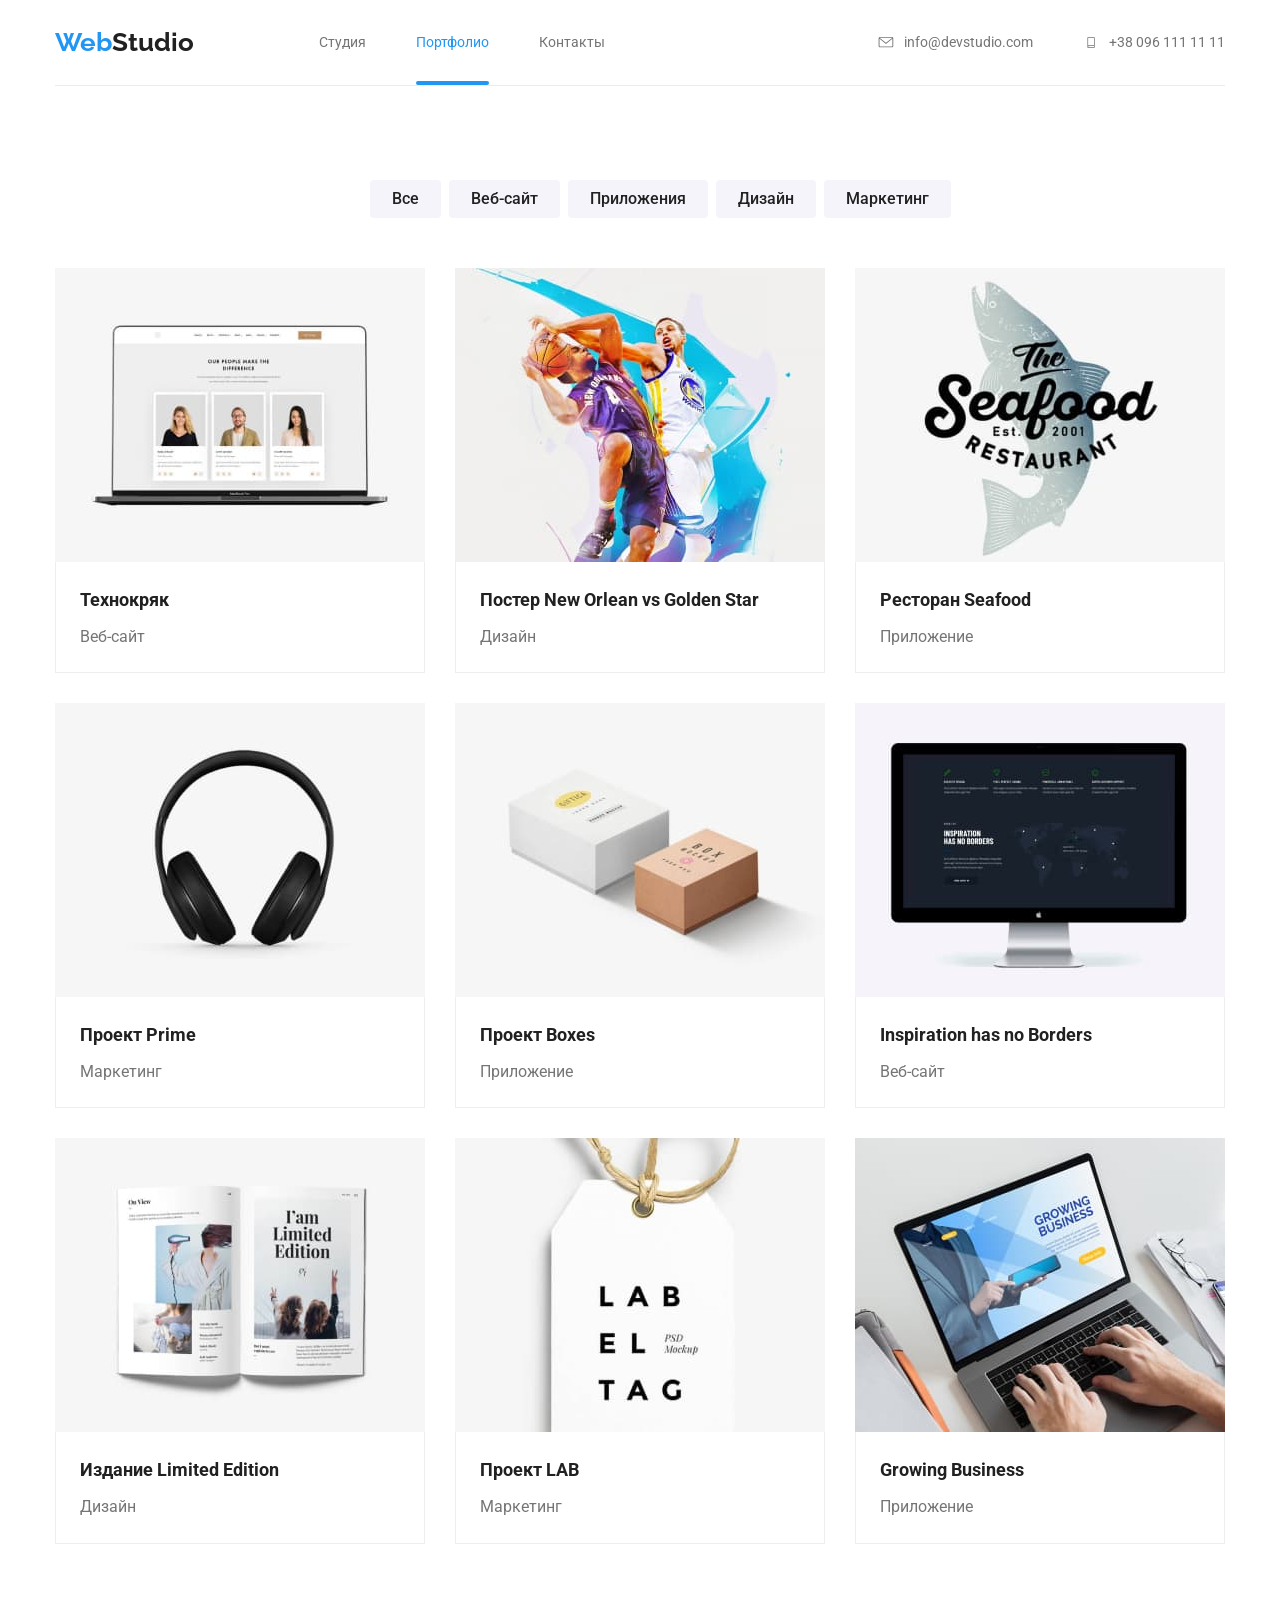
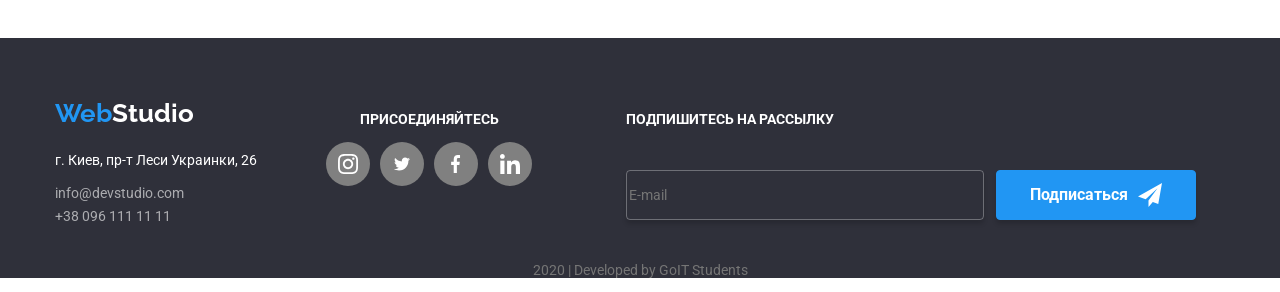
==== portfolio.html @ fdffeb25 "Форма в футере Добавляет форму в футере" ====
<!DOCTYPE html>
<html lang="en">
<head>
<meta charset="UTF-8">
<title>Portfolio</title>

<link href="https://fonts.googleapis.com/css2?family=Raleway:wght@700&family=Roboto:wght@400;700&display=swap" rel="stylesheet">

<link rel="stylesheet" type="text/css" href="./css/normalize.css">

<link rel="stylesheet" type="text/css" href="./css/styles.css">

</head>
<body>
 <header>
      <div class="container">
         <nav class="main-nav">
              <a href="#" class="logo-navigac"><span>Web</span>Studio</a>
              <ul class="site-nav">
              <li class="item"><a href="./index.html" class="navigac">Студия</a></li>
              <li class="item"><a href="#" class="navigac current">Портфолио</a></li>
              <li class="item"><a href="#" class="navigac">Контакты</a></li>
              </ul>
         
              <ul class="adres-nav">
                <li class="adres-item"><a href ="mailto:info@devstudio.com" class="contact">
                    <svg width="16px" height="11px" class="icon-mail">
                  <use href="./images/symbol-defs.svg#envelope"></use>
              </svg>
                    info@devstudio.com</a></li>
                <li class="adres-item"><a href="tel:+380961111111" class="contact">
                    <svg width="16px" height="11px" class="icon-mail">
                  <use href="./images/symbol-defs.svg#smartphone"></use>
              </svg>+38 096 111 11 11</a></li>
                </ul>
          </nav>
      </div>  
 </header> 
 <main>
    <div class="container">
      <section>
        <h1 class="title-galeri">примеры работ</h1>
        <ul class="vse-knopki">
            <li class="list-vse"><a href="#" class="button">Все</a></li>
            <li class="list-vse"><a href="#" class="button">Веб-сайт</a></li>
            <li class="list-vse"><a href="#" class="button">Приложения</a></li>
             <li class="list-vse"><a href="#" class="button">Дизайн</a></li>
             <li class="list-vse"><a href="#" class="button">Маркетинг</a></li>
        </ul>
   </section>
 

   <section>  
           <ul class="galeri">
              <li class="galeri-list">
              <a href="#" class="galeri-link">
              <div class="image-container">
                <img src="images/text.jpg" alt="text"/>
                <p class="text-box">Технокряк это современная площадка 
                  распространения коронавируса. Компании 
                  используют эту платформу для цифрового 
                  шпионажа и атак на защищённые сервера конкурентов.</p>
              </div>
                   <div class="cart-content">
                   <p class="title-box"><strong>Технокряк</strong></p>
                   <h2 class="subtitle text-stile">Веб-сайт</h2>
                  </div>
              </a>
              </li>
         
        <li class="galeri-list">
         <a href="#" class="galeri-link">
           <div class="image-container">
            <img src="images/poster.jpg" alt="poster"/>
            <p class="text-box">Технокряк это современная площадка 
             распространения коронавируса. Компании 
             используют эту платформу для цифрового 
             шпионажа и атак на защищённые сервера конкурентов.</p>
           </div>
           <div class="cart-content">
            <p class="title-box"><strong>Постер New Orlean vs Golden Star</strong></p>
            <h2 class="subtitle text-stile">Дизайн</h2>
           </div>
            
         </a>
       </li>

        <li class="galeri-list">
          <a href="#" class="galeri-link">
           <div class="image-container">
            <img src="images/restoran.jpg" alt="rest"/>
            <p class="text-box">Технокряк это современная площадка 
             распространения коронавируса. Компании 
             используют эту платформу для цифрового 
             шпионажа и атак на защищённые сервера конкурентов.</p>
           </div>
          <div class="cart-content">
            <p class="title-box"><strong>Ресторан Seafood</strong></p>
          <h3 class="subtitle text-stile">Приложение</h3>
          </div> 
          </a>
       </li>
        
       <li class="galeri-list">
        <a  href="#" class="galeri-link">
          <div class="image-container">
            <img src="images/garnitura.jpg" alt="garnitura"/>
          <p class="text-box">Технокряк это современная площадка 
            распространения коронавируса. Компании 
            используют эту платформу для цифрового 
            шпионажа и атак на защищённые сервера конкурентов.</p>
          </div>
             <div class="cart-content">
               <p class="title-box"><strong>Проект Prime</strong></p>
             <h3 class="subtitle text-stile">Маркетинг</h3>
             </div>
        </a>
        
       </li>
         <li class="galeri-list">
           <a href="#" class="galeri-link">
             <div class="image-container">
              <img src="images/korob.jpg" alt="boxes"/>
              <p class="text-box">Технокряк это современная площадка 
                распространения коронавируса. Компании 
                используют эту платформу для цифрового 
                шпионажа и атак на защищённые сервера конкурентов.</p>
             </div>
           <div class="cart-content">
            <p class="title-box"><strong>Проект Boxes</strong></p>
            <p class="subtitle text-stile">Приложение</p>
           </div>
           </a>
         </li>
         <li class="galeri-list">
           <a href="" class="galeri-link">
            <div class="image-container">
              <img src="images/dizain.jpg" alt="monitor"/>
              <p class="text-box">Технокряк это современная площадка 
                распространения коронавируса. Компании 
                используют эту платформу для цифрового 
                шпионажа и атак на защищённые сервера конкурентов.</p>
            </div>
            <div class="cart-content">
              <p class="title-box"><strong>Inspiration has no Borders</strong></p>
            <p class="subtitle text-stile">Веб-сайт</p>
              </div>
              </a>
         </li>
      
         <li class="galeri-list">
            <a href="#" class="galeri-link">
             <div class="image-container">
              <img src="images/book.jpg" alt="book"/>
              <p class="text-box">Технокряк это современная площадка 
               распространения коронавируса. Компании 
               используют эту платформу для цифрового 
               шпионажа и атак на защищённые сервера конкурентов.</p>
             </div>
             <div class="cart-content">
              <p class="title-box"><strong>Издание Limited Edition</strong></p>
              <p class="subtitle text-stile">Дизайн</p>
             </div>
            </a>
         </li>

         <li class="galeri-list">
             <a href="#" class="galeri-link">
              <div class="image-container">
                <img src="images/lab.jpg" alt="lab"/>
                <p class="text-box">Технокряк это современная площадка 
                  распространения коронавируса. Компании 
                  используют эту платформу для цифрового 
                  шпионажа и атак на защищённые сервера конкурентов.</p>
              </div>
             <div class="cart-content">
              <p class="title-box"><strong>Проект LAB</strong></p>
              <p class="subtitle text-stile">Маркетинг</p>
             </div>
             </a>
         </li>

         <li class="galeri-list">
             <a href="#" class="galeri-link">
               <div class="image-container">
                <img src="images/destop.jpg" alt="komp"/>
                <p class="text-box">Технокряк это современная площадка 
                  распространения коронавируса. Компании 
                  используют эту платформу для цифрового 
                  шпионажа и атак на защищённые сервера конкурентов.</p>
               </div>
             <div class="cart-content">
              <p class="title-box"><strong>Growing Business</strong></p>
              <p class="subtitle text-stile">Приложение</p>
             </div>
             </a>
         </li>
       </ul>
 </section> 
</div>    
</main>
   
      
    
<footer>

  <div class="container">

  <div class="container-foter">
      <div>
             <a href="#" class="logo-footer"><span>Web</span>Studio</a>
      <address>
              <p class="podval">г. Киев, пр-т Леси Украинки, 26</p>
          <ul class="link-footer">
              <li><a href ="mailto:info@devstudio.com" class="adres-footer">info@devstudio.com</a>
              </li>    
              <li><a href="tel:+380961111111" class="adres-footer" >+38 096 111 11 11</a>
             </li>
          </ul>
      </address>
      </div>
          
      <div class="prisoedinenie">
          <p class="zaglawn">присоединяйтесь</p>
          <ul class="seti-footer">
              <li class="soc-seti"><a href="#" aria-label="instagram" class="link-seti">
                  <svg width="20px" height="20px" class="footer-seti">
                      <use href="./images/symbol-defs.svg#instagram"></use>
                  </svg>
              </a></li>
              <li class="soc-seti"><a href="#" aria-label="Twitter" class="link-seti"><svg width="20px" height="16px" class="footer-seti">
                  <use href="./images/symbol-defs.svg#twitter"></use>
              </svg></a></li>
              <li class="soc-seti"><a href="#" aria-label="Facebook" class="link-seti">
                  <svg width="10px" height="20px" class="footer-seti">
                      <use href="./images/symbol-defs.svg#facebook"></use>
                  </svg>
              </a></li>
              <li class="soc-seti"><a href="#" aria-label="linkedin" class="link-seti">
                  <svg width="20px" height="20px" class="footer-seti">
                      <use href="./images/symbol-defs.svg#linkedin"></use>
                  </svg>
              </a></li>
            </ul>
      </div> 
      
      <div class="subscription">
        <p class="zaglawn">подпишитесь на рассылку</p>
        <p>
            <form class="footer-form">
                <input type="email" name="mail" id="mail" autocomplete="on" placeholder="E-mail" class="imput-mail">
                <button type="submit" class="button-form">Подписаться
                    <svg width="24px" height="24px" class="icon-form">
                        <use href="./images/symbol-defs.svg#icon-send"></use>
                    </svg>
                </button>
                
            </form>
            </p>
    </div>   
      </div>
  </div>
        
          <p class="copirayt">2020 | Developed by GoIT Students</p>
  </footer>
</body>
</html>
---- css/styles.css ----
:root {
    --primary-text-color: #212121;
    --primery-fon: #FFFFFF;
    --stile-text-color: #757575;
    --color-fon-button: #F5F4FA;
     --button-text-activ:#FFFFFF;
    --activ-button-color: #2196F3;
    --activ-text-color:  #2196F3;
    --footer-fon-color: #2F303A;
    --footer-text-color: #FFFFFF;
    --logo-color: #2196F3;
    --section-komanda-color: #F5F4FA;
    --color-adress-footer: rgba(255, 255, 255, 0.6);
    --text-fon: rgba(47, 48, 58, 0.8);  
    --color-zagolovka: #FFFFFF;
    --color-border: #EEEEEE;}
html {box-sizing: border-box;}
*, *::before, *::after {box-sizing: inherit;}


body { color: var(--primary-text-color);
font-family: Roboto, sans-serif;
font-size: 14px;
background-color: var(--primery-fon);
}


li {list-style: none;
    margin-left: 0;}

/*navigac*/

.navigac:hover, .navigac:focus,
.contact:hover, .contact:focus
{color: var(--activ-text-color);
fill: var(--activ-text-color)
     }

.site-nav .current {color: var(--activ-text-color);}  
  


.contact {display: flex;
    align-items: center;
    color: var(--stile-text-color);
    line-height: 1.14;
    fill: var(--stile-text-color);
    transition: fill 250ms cubic-bezier(0.4, 0, 0.2, 1),
    color 250ms cubic-bezier(0.4, 0, 0.2, 1);
           }
/*aktivnaya ssulka*/


.current:after {
   content: '';
position: absolute;
line-height: 80px;
bottom: 0;
left: 0;
width: 100%;
height: 4px;
background-color: var(--activ-text-color);
border-radius: 2px;}




.container {
    width: 1200px;
    margin-left: auto;
    margin-right: auto;
    padding-left: 15px;
    padding-right: 15px;
   }

/*ссылки навигации*/
.main-nav {display: flex;
align-items: center;
border-bottom: 1px solid #ECECEC;
}

img {display: block;}

span {color: var(--logo-color);}

/*nash logotip*/
.logo-navigac {font-family: Raleway, cursive;
    font-size: 26px;
    font-weight: bold;
    line-height: 1.19;
margin-right: 85px;}    


.site-nav {display: flex;
margin-top: 0;
margin-bottom: 0;
}


.site-nav .item + .item { margin-left: 50px;}

/* menu */ 
.navigac {
    position: relative;
    display: block;
    padding-top: 32px;
    padding-bottom: 32px;
    margin-top: 0;
    margin-bottom: 0;
    color: var(--stile-text-color);
line-height: 1.5;
transition: color 250ms cubic-bezier(0.4, 0, 0.2, 1);}

.adres-nav {display: flex;
margin-left: auto;
}

.adres-nav .adres-item + .adres-item {margin-left: 50px;}
.icon-mail {margin-right: 10px;}





.shapka {  max-width: 1600px;
    height: 600px;
    margin-left: auto; 
    margin-right: auto;
        text-align: center;
        background-image: linear-gradient(to right, rgba(47, 48, 58, 0.8), rgba(47, 48, 58, 0.8)), url(../images/Header.jpg);
        background-repeat: no-repeat;
        background-color: gray;
           }  



.baner {padding-top: 200px;
  margin-top: 0;
  margin-bottom: 0;
    font-size: 44px;
    line-height: 1.36;
    color: var(--button-text-activ);
    text-transform: uppercase;
   }   
 

     /*centralnaya knopka*/  
.btn-start {
display: inline-block;
background-color: var(--activ-button-color);
border-radius: 4px;
color: var(--footer-text-color);
padding: 10px 32px;
font-size: 16px;
font-weight: 700;
line-height: 1.9;
margin-top: 30px;
margin-bottom: 200px;}   


/* 4 preimyshestva */
.advantages {display: flex;
    padding-top: 94px;
    padding-left: 0;
justify-content: center;
margin: 0;}

.advantages .list-advantages + .list-advantages{ margin-left: 30px;}

.list-advantages {width: 270px; }

.fon-advantage {display: flex;
    height: 120px;
background-color: #F5F4FA;
align-items: center;
justify-content: center;}





.title-advantages {margin-top: 30px;
    margin-bottom: 0;
}

.zaglawn {
    font-weight: 700;
    text-transform: uppercase;
    line-height: 1.14;
          }

.text-pole {
            line-height: 1.7;
        color: var(--stile-text-color);
        margin-top: 10px;
        margin-bottom: 0;
         }          


/* fon 3 elementov na preimyshestvax*/
.rabota {text-align: center;}

.title-section   {
    margin-top: 94px;
    margin-bottom: 50px;

    font-size: 36px;
       display: inline-block;
    line-height: 1.7;
    }   

.works { display: flex; justify-content: center;
padding-left: 0;
margin-top: 0;
margin-bottom: 94px;}


.works .works-list + .works-list {margin-left: 30px;}

.works-list {
    width: 370px;
    position: relative;
}


.works-title {
    position: absolute;
    bottom: 0;
    color: var(--button-text-activ);
    background-color: var(--text-fon);
   padding-top: 27px;
padding-bottom: 27px;
width: 100%;
margin: 0;
text-transform: uppercase;
font-weight: 700;
line-height: 1.14;
font-size: 14px;
}

/* komanda 4 elementa*/

.komanda {background-color: var(--section-komanda-color);
 text-align: center; }

.partner {display: flex;
    justify-content: center;
  padding-bottom: 94px;
margin-top: 0;
margin-bottom: 0;
padding-left: 0;} 

.fon-partner {background-color: var(--primery-fon);
    box-shadow: 0px 2px 1px rgba(0, 0, 0, 0.2), 0px 1px 1px rgba(0, 0, 0, 0.14), 0px 1px 3px rgba(0, 0, 0, 0.12);
    border-radius: 0px 0px 4px 4px;} 

.partner .partner-list + .partner-list {
    margin-left: 30px;
}

.title-partner { display: inline-block;
    margin-top: 30px;
    margin-bottom: 0;
    
font-size: 16px;
line-height: 1.9;}

.social-links { margin-top: 10px;
    margin-bottom: 16px;
     line-height: 1.8; 
    color: var(--stile-text-color);}

.seti {display: flex;
     padding-left: 0;
     padding-bottom: 24px;
    justify-content: center;}
.seti .partner-seti + .partner-seti {margin-left: 10px;}

.fon-s {display: flex;
    height: 44px;
    width: 44px;
    background-color: inherit;
    background-size: 20px;
    background-repeat: no-repeat;
    background-position: center;
    border-radius: 50%;
   justify-content: center;
align-items: center;
fill: #AFB1B8;
transition: background-color 250ms cubic-bezier(0.4, 0, 0.2, 1),
fill 250ms cubic-bezier(0.4, 0, 0.2, 1);}

.fon-s:hover,
.fon-s:focus {background: var(--activ-button-color);
fill: #FFFFFF;}

/*.fon-s {fill: #AFB1B8;}*/


/* postoyannue klientu */

.klientu {text-align: center;}

.klientu-list {display: flex;
     margin-top: 0;
margin-bottom: 94px;
padding-left: 0;
justify-content: center;}

.klientu-list .klientu-items + .klientu-items {margin-left: 30px;}

.border-klientu {
    fill: #afb1b8;
    display: flex;
    width: 170px;
height: 90px;
border: 1px solid #AFB1B8;
border-radius: 4px;
justify-content: center;
align-items: center;
transition: fill 250ms cubic-bezier(0.4, 0, 0.2, 1);
}
.border-klientu:hover,
.border-klientu:focus {
    border: 1px solid var( --activ-text-color);
    fill: var( --activ-text-color);}



/* footer*/
footer {font-family: Roboto;
    color: var(--footer-text-color);
    background-color: var(--footer-fon-color);
     font-size: 14px;
  line-height: 1.19;
  padding-top: 60px;
      }

.container-foter {display: flex;
}    

address {font-style: inherit;}

.podval {margin-top: 20px;
margin-bottom: 0;
line-height: 1.7;}

.link-footer {padding-left: 0;
    margin-top: 9px;
}
  
/*footer prisoedinenie*/
.prisoedinenie {margin-left: 69px;
text-align: center;}

.seti-footer {display: flex;
padding-left: 0;}
.seti-footer .soc-seti + .soc-seti {margin-left: 10px;}

.link-seti {
    display: flex;
    height: 44px;
    width: 44px;
    background-color: gray;
    background-size: 20px;
    background-repeat: no-repeat;
     border-radius: 50%;
     justify-content: center;
     align-items: center;
     transition: background-color 250ms cubic-bezier(0.4, 0, 0.2, 1);
     }
  
.link-seti:hover {
    background-color: var(--activ-button-color);}


.logo-footer {
    color: var(--footer-text-color);
    font-family: Raleway;
    font-style: normal;
    font-weight: bold;
    font-size: 26px;
   }

.adres-footer {color: var(--color-adress-footer) ; 
    line-height: 1.7; 
         } 

.soc-seti > a {color: var(--color-adress-footer);}

.footer-seti {fill: #FFFFFF}
 
.copirayt {
       color: var(--stile-text-color); 
text-align: center;
}

/*  subscription  footer*/

.footer-form {
    display: flex;
    justify-content: center;
    align-items: center;}

.subscription
{display: flex;
flex-direction: column;
margin-left: 94px;}

.button-form {display: flex;
    width: 200px; height: 50px;
    font-size: 16px;
    font-weight: 700;
color: var(--button-text-activ) ;
 background-color: var(--activ-button-color);
 border: 1px solid var(--activ-button-color);
border-radius: 4px; 
align-items: center;
justify-content: center;
box-shadow: 0px 4px 4px rgba(0, 0, 0, 0.15);}




.imput-mail {
    width: 358px;
    height: 50px;
    background-color: inherit;
border: 1px solid rgba(255, 255, 255, 0.3);
border-radius: 4px;
box-shadow: 0px 4px 4px rgba(0, 0, 0, 0.15);
margin-right: 12px;
color: var(--button-text-activ);
}

.icon-form {margin-left: 10px;}

      /* Vkladka Portfolio*/



.button 
        {display: inline-block;
        background-color: var(--color-fon-button);
        border-radius: 4px;
         padding: 6px 22px;
         font-size: 16px;
         font-weight: 500;
         line-height: 1.6;
        transition:  background-color  250ms cubic-bezier(0.4, 0, 0.2, 1),
        color 250ms cubic-bezier(0.4, 0, 0.2, 1);}

.button:hover,
.button:focus {
    background-color: var(--activ-button-color);
    color: var(--button-text-activ);
           }         

.vse-knopki{display: flex;
justify-content: center;
margin-bottom: 50px;
margin-top: 0;
margin-top: 94px;}

.vse-knopki .list-vse + .list-vse {margin-left: 8px;}

.title-galeri, .title-advantage {margin: 0;
height: 0;
color: transparent;}

.galeri {display: flex;
    flex-wrap: wrap;
    padding-left: 0;
    margin-top: 0;
    margin-bottom: 94px;
    justify-content: center;
}

.galeri-list {
    position: relative;
    width: 370px;
margin-bottom: 30px;
margin-right: 30px;
}



.galeri-list:nth-child(3n) {margin-right: 0;}
.galeri-list:nth-last-child(-n+3) {margin-bottom: 0;}

.cart-content {  
     border-bottom: 1px solid var(--color-border);
     border-left: 1px solid var(--color-border);
     border-right: 1px solid var(--color-border);
     padding: 20px 24px;  }

     

.cart-content:hover {
    box-shadow: 1px 4px 6px rgba(0, 0, 0, 0.16), 0px 4px 4px rgba(0, 0, 0, 0.06), 0px 1px 1px rgba(0, 0, 0, 0.12);}



.image-container {
    width: 370px;
    position: relative;
    overflow: hidden;
    
}

.text-box {
      position: absolute;
    left: 0;
   top: 100%;
   margin: 0;
   width: 100%;
   height: 100%;
   padding: 63px 24px;
   bottom: 0;
   color:#FFFFFF;
   background-color: #2196F3;
font-size: 18px;
font-weight: normal;
line-height: 1.56;
transition: transform 250ms cubic-bezier(0.4, 0, 0.2, 1);
}

.title-box {margin-top: 0;
    margin-bottom: 4px;
    font-size: 18px;
    line-height: 2;
        }



.galeri-link:hover .text-box {transform: translateY(-100%);} 
    
    
.subtitle {margin-top: 0;
    margin-bottom: 0;
     line-height: 1.9;
       color: var(--stile-text-color);
font-size: 16px;
font-weight: normal;}
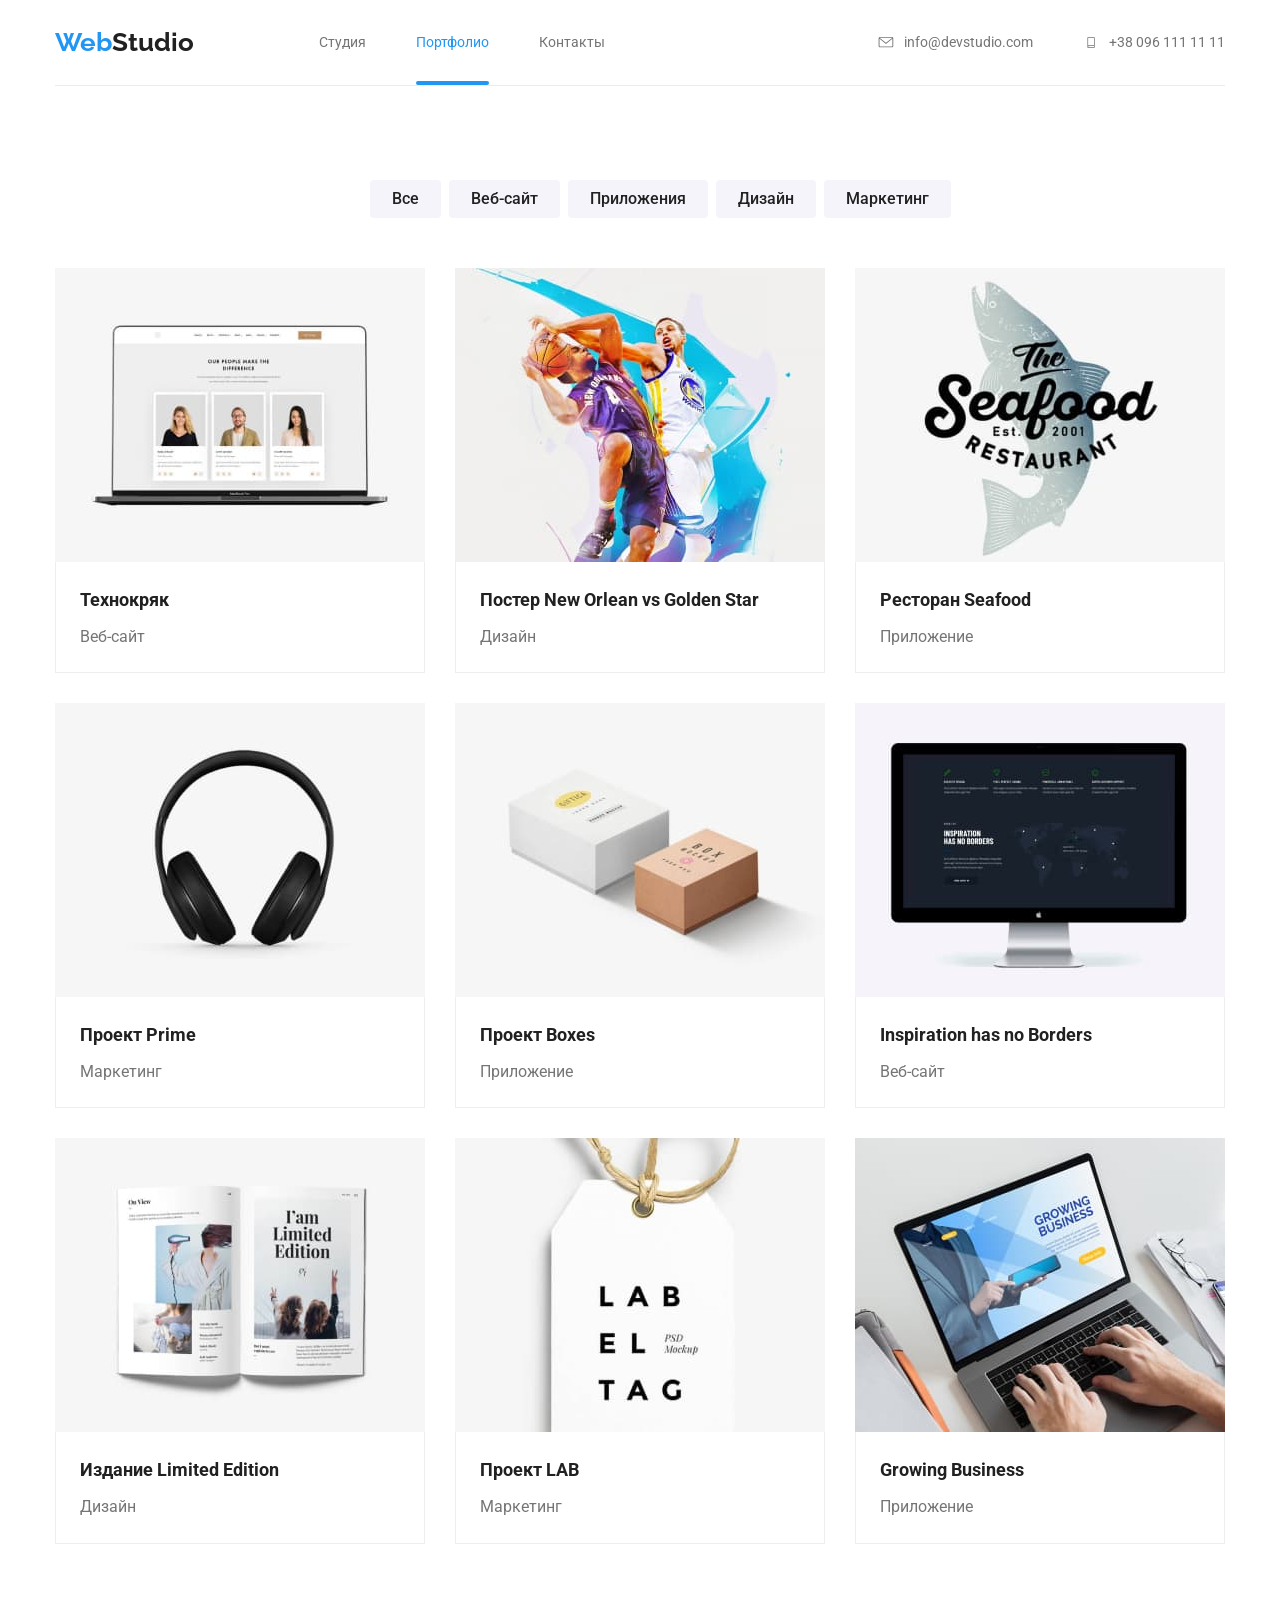
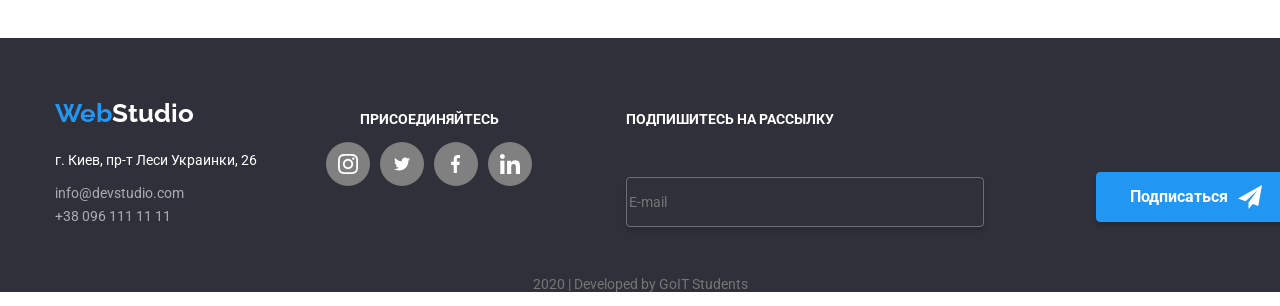
==== commit 67edd2f3: "Вариант 1 модальное окно" ====
--- a/portfolio.html
+++ b/portfolio.html
@@ -243,20 +243,19 @@
               </a></li>
             </ul>
       </div> 
-      
+
       <div class="subscription">
         <p class="zaglawn">подпишитесь на рассылку</p>
-        <p>
-            <form class="footer-form">
-                <input type="email" name="mail" id="mail" autocomplete="on" placeholder="E-mail" class="imput-mail">
-                <button type="submit" class="button-form">Подписаться
-                    <svg width="24px" height="24px" class="icon-form">
-                        <use href="./images/symbol-defs.svg#icon-send"></use>
-                    </svg>
-                </button>
-                
-            </form>
-            </p>
+        <div>
+          <form class="footer-form">
+            <input type="email" name="mail" id="mail-footer" autocomplete="on" placeholder="E-mail" class="imput-mail">
+            <button type="submit" class="button-form">Подписаться
+                <svg width="24px" height="24px" class="icon-form">
+                    <use href="./images/symbol-defs.svg#icon-send"></use>
+                </svg>
+            </button>
+        </form>
+        </div>
     </div>   
       </div>
   </div>
--- a/css/styles.css
+++ b/css/styles.css
@@ -13,7 +13,9 @@
     --color-adress-footer: rgba(255, 255, 255, 0.6);
     --text-fon: rgba(47, 48, 58, 0.8);  
     --color-zagolovka: #FFFFFF;
-    --color-border: #EEEEEE;}
+    --color-border: #EEEEEE;
+    --color-modalnoe-okno: rgba(0, 0, 0, 0.2)}
+
 html {box-sizing: border-box;}
 *, *::before, *::after {box-sizing: inherit;}
 
@@ -23,6 +25,120 @@
 font-size: 14px;
 background-color: var(--primery-fon);
 }
+
+/* modalnoe okno */
+
+.backdrop {position: fixed;
+top: 0; left: 0;
+width: 100%;
+height: 100%;
+z-index: 1;
+
+background-color: var(--color-modalnoe-okno);}
+
+.modal {width: 528px;
+background-color: var(--color-zagolovka);
+border-radius: 4px;
+box-shadow: 0px 2px 1px rgba(0, 0, 0, 0.2), 0px 1px 1px rgba(0, 0, 0, 0.14), 0px 1px 3px rgba(0, 0, 0, 0.12);
+position: absolute;
+top: 50%; left: 50%;
+transform: translate(-50%, -50%);
+padding: 40px;
+line-height: 1.14;
+color: var(--stile-text-color);
+}
+
+.dogovor a {color: var(--activ-text-color);
+margin-left: 3px;}
+
+.dogovor {display: flex;
+justify-content: center;
+align-items: center;
+margin-top: 20px;
+}
+
+
+.modal-title {
+    width: 100%;
+    display: inline-block;
+    font-size: 20px;
+line-height: 1.15;
+font-weight: 700;
+text-align: center;
+margin-bottom: 30px;
+color: var(--primary-text-color);}
+
+.form {position: relative; margin-bottom: 28px;}
+
+
+.form-coment {position: relative;
+    margin-bottom: 0;}
+
+
+.label-coment {position: absolute;
+top: 12px; left: 16px;
+transition: transform 250ms cubic-bezier(0.4, 0, 0.2, 1);}
+
+.icon-modal {
+position: absolute;
+top: 50%;
+transform: translateY(-50%);
+transition: fill 250ms cubic-bezier(0.4, 0, 0.2, 1);
+left: 19px;
+}
+
+.input-form:focus ~ .icon-modal {
+    fill: #2196F3;}
+
+
+.input-form {
+    width: 100%; height: 40px;
+    border: 1px solid rgba(33, 33, 33, 0.2);
+    padding-left: 42px;
+    border-radius: 4px;
+    transition: solid 2000ms cubic-bezier(0.4, 0, 0.2, 1);}
+
+.coment {
+    width: 100%; height: 120px;
+    resize: none;
+padding: 12px 16px;
+border-radius: 4px;}
+
+button {
+    width: 200px; height: 50px;
+background-color: var(--activ-button-color);
+color: var(--button-text-activ);
+margin-top: 30px;
+box-shadow: 0px 4px 4px rgba(0, 0, 0, 0.15);
+border-radius: 4px;
+margin-bottom: 40px;
+left: 50%;
+transform: translateX(50%);}
+
+
+/* stavit label v formy i podnimaet pri focuse vverx */
+.label-form {position: absolute;
+    top: 50%;
+    left: 42px;
+    transform: translateY(-50%);
+transition: transform 250ms cubic-bezier(0.4, 0, 0.2, 1),
+color 250ms cubic-bezier(0.4, 0, 0.2, 1),
+}
+
+
+.input-form:focus + .label-form, 
+.input-form:not(:placeholder-shown) + .label-form {color: #2196F3; 
+transform: translateY(-40px);}  
+
+.input-form:focus {border-color: var(--activ-button-color);}
+
+
+.coment:focus + .label-coment,
+.coment:not(:placeholder-shown) + .label-coment {color: var(--activ-button-color);
+transform: translateY(-40px);}
+    
+
+
 
 
 li {list-style: none;
@@ -238,6 +354,8 @@
 font-size: 14px;
 }
 
+
+
 /* komanda 4 elementa*/
 
 .komanda {background-color: var(--section-komanda-color);
@@ -294,7 +412,7 @@
 .fon-s:focus {background: var(--activ-button-color);
 fill: #FFFFFF;}
 
-/*.fon-s {fill: #AFB1B8;}*/
+
 
 
 /* postoyannue klientu */
